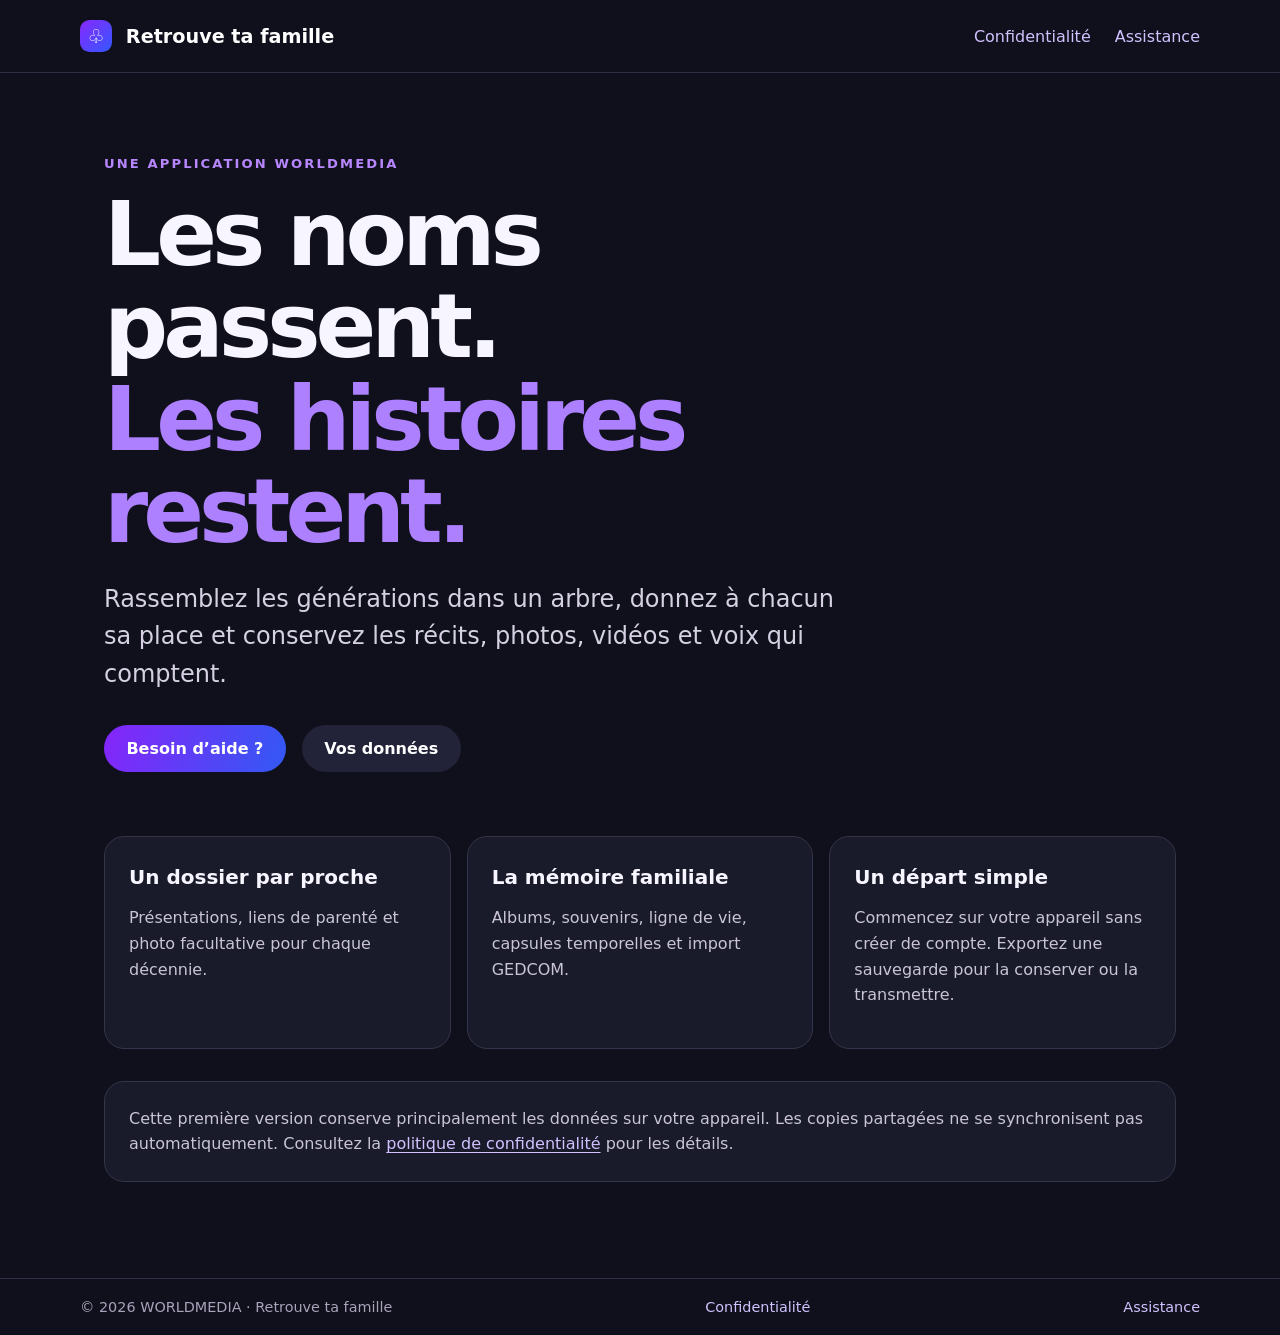
==== index.html @ b5c2c29b "Publie les informations de Retrouve ta famille" ====
<!doctype html>
<html lang="fr"><meta charset="utf-8"><meta name="viewport" content="width=device-width,initial-scale=1">
<title>Retrouve ta famille — Arbre et mémoire familiale</title>
<meta name="description" content="Retrouve ta famille : arbre généalogique, photos, souvenirs et parcours de vie, par WORLDMEDIA.">
<link rel="stylesheet" href="style.css">
<header><a class="brand" href="./"><span class="mark">♧</span> Retrouve ta famille</a><nav><a href="confidentialite.html">Confidentialité</a><a href="support.html">Assistance</a></nav></header>
<main><section class="hero"><span class="eyebrow">Une application WORLDMEDIA</span><h1>Les noms passent.<br><em>Les histoires restent.</em></h1><p>Rassemblez les générations dans un arbre, donnez à chacun sa place et conservez les récits, photos, vidéos et voix qui comptent.</p><div class="actions"><a class="button" href="support.html">Besoin d’aide ?</a><a class="button secondary" href="confidentialite.html">Vos données</a></div></section><section class="cards"><article><h2>Un dossier par proche</h2><p>Présentations, liens de parenté et photo facultative pour chaque décennie.</p></article><article><h2>La mémoire familiale</h2><p>Albums, souvenirs, ligne de vie, capsules temporelles et import GEDCOM.</p></article><article><h2>Un départ simple</h2><p>Commencez sur votre appareil sans créer de compte. Exportez une sauvegarde pour la conserver ou la transmettre.</p></article></section><p class="note">Cette première version conserve principalement les données sur votre appareil. Les copies partagées ne se synchronisent pas automatiquement. Consultez la <a href="confidentialite.html">politique de confidentialité</a> pour les détails.</p></main>
<footer><span>© 2026 WORLDMEDIA · Retrouve ta famille</span><a href="confidentialite.html">Confidentialité</a><a href="support.html">Assistance</a></footer></html>
---- style.css ----
:root{color-scheme:dark;font-family:Inter,ui-sans-serif,system-ui,-apple-system,Segoe UI,sans-serif;background:#0f101b;color:#f7f5ff}*{box-sizing:border-box}body{margin:0}a{color:#d1c2ff;text-underline-offset:3px}header,footer{display:flex;align-items:center;justify-content:space-between;gap:2rem;padding:1.25rem max(1.5rem,calc((100vw - 1120px)/2));border-color:#302e43;border-style:solid;border-width:0 0 1px}.brand{text-decoration:none;font-weight:800;color:#fff;font-size:1.2rem}.mark{display:inline-grid;place-items:center;background:linear-gradient(135deg,#8729ff,#3458ff);width:2rem;height:2rem;border-radius:.6rem;margin-right:.45rem}nav,footer{display:flex;gap:1.5rem;flex-wrap:wrap}nav a,footer a{text-decoration:none}main{max-width:1120px;margin:auto;padding:3rem 1.5rem 5rem}.hero{max-width:850px;padding:2rem 0 4rem}.eyebrow{text-transform:uppercase;letter-spacing:.16em;color:#b887ff;font-weight:800;font-size:.82rem}h1{font-size:clamp(2.8rem,7vw,5.8rem);line-height:1.03;letter-spacing:-.055em;margin:1rem 0 1.5rem}h1 em{font-style:normal;color:#ad80ff}.hero p{font-size:clamp(1.15rem,2.5vw,1.5rem);line-height:1.55;color:#d5d1e2;max-width:760px}.actions{display:flex;gap:1rem;flex-wrap:wrap;margin-top:2rem}.button{display:inline-flex;padding:.9rem 1.4rem;border-radius:999px;background:linear-gradient(110deg,#8625fa,#3259f4);color:white;text-decoration:none;font-weight:800}.button.secondary{background:#222238}.cards{display:grid;grid-template-columns:repeat(3,1fr);gap:1rem}.cards article,.note{background:#191a2a;border:1px solid #35344b;border-radius:1.25rem;padding:1.5rem}.cards h2{margin:.25rem 0 .8rem;font-size:1.25rem}.cards p,.note{color:#c9c5d6;line-height:1.6}.note{margin-top:2rem}.document{max-width:850px}.document h1{font-size:clamp(2.8rem,6vw,4.5rem)}.document h2{font-size:1.35rem;margin:2.7rem 0 .6rem}.document p{line-height:1.75;color:#d5d1e2;font-size:1.05rem}.document strong{color:#fff}footer{border-width:1px 0 0;color:#a8a2ba;font-size:.9rem}@media(max-width:720px){header{align-items:flex-start;flex-direction:column;gap:.7rem}.cards{grid-template-columns:1fr}main{padding-top:2rem}.hero{padding-bottom:2rem}}
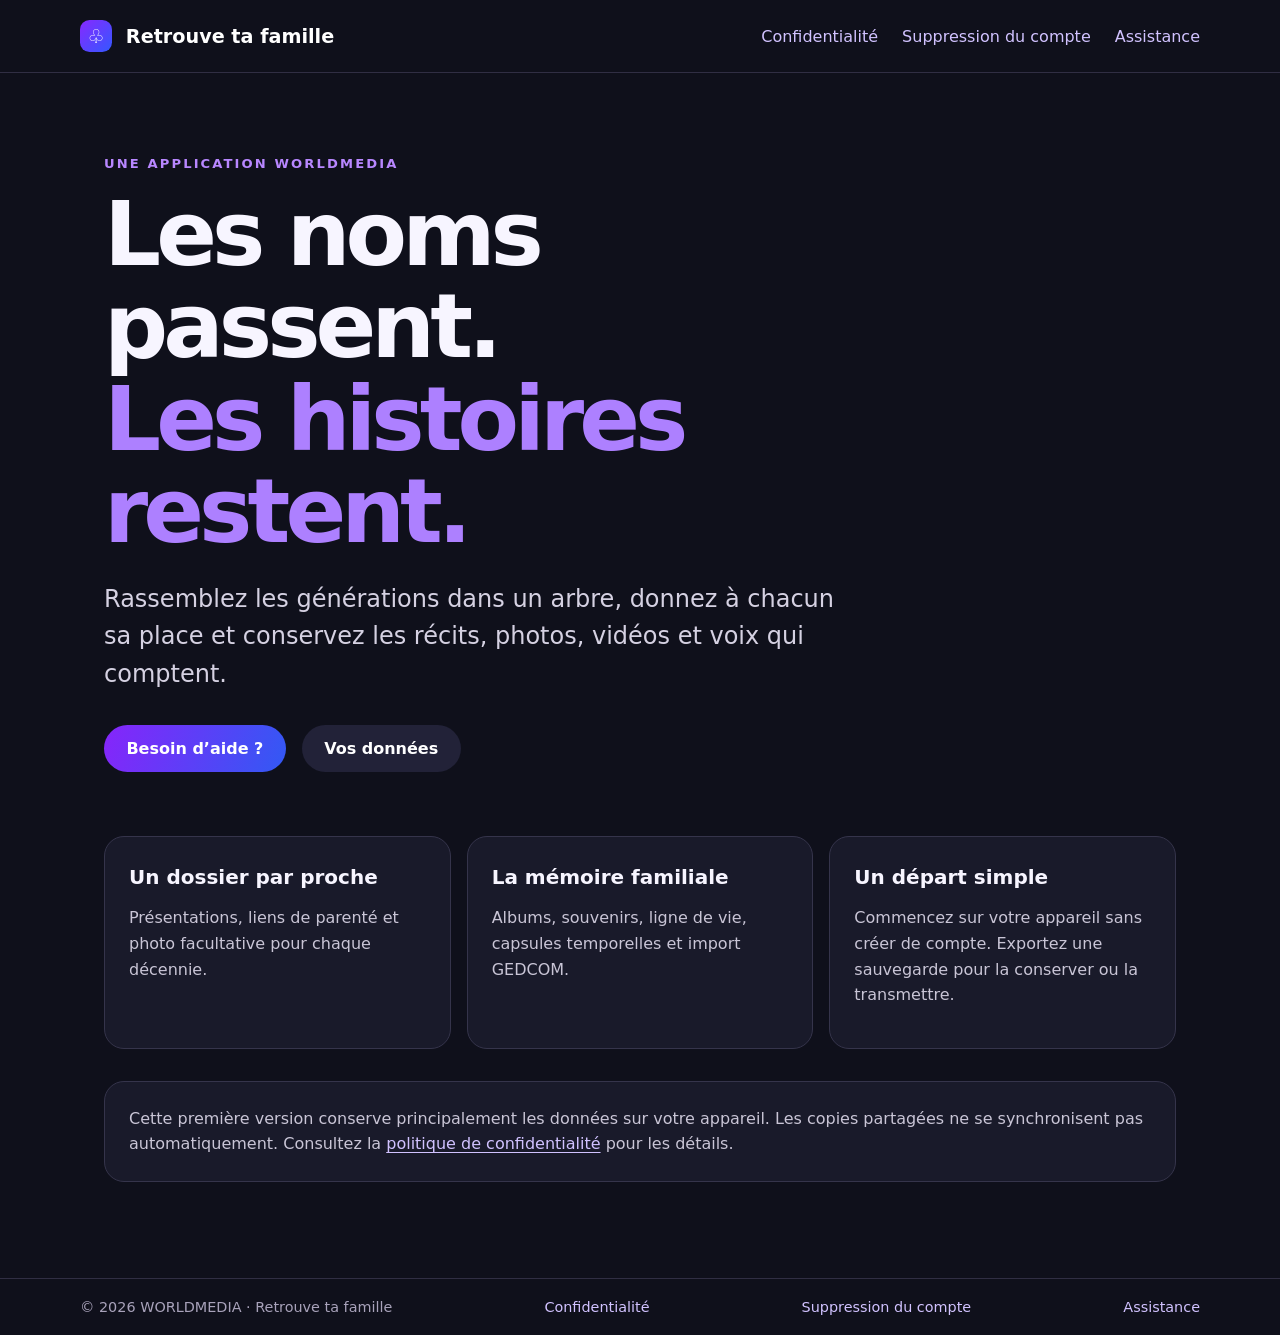
==== commit ad1f15d6: "Actualiser confidentialité et suppression du compte" ====
--- a/index.html
+++ b/index.html
@@ -3,6 +3,6 @@
 <title>Retrouve ta famille — Arbre et mémoire familiale</title>
 <meta name="description" content="Retrouve ta famille : arbre généalogique, photos, souvenirs et parcours de vie, par WORLDMEDIA.">
 <link rel="stylesheet" href="style.css">
-<header><a class="brand" href="./"><span class="mark">♧</span> Retrouve ta famille</a><nav><a href="confidentialite.html">Confidentialité</a><a href="support.html">Assistance</a></nav></header>
+<header><a class="brand" href="./"><span class="mark">♧</span> Retrouve ta famille</a><nav><a href="confidentialite.html">Confidentialité</a><a href="suppression-compte.html">Suppression du compte</a><a href="support.html">Assistance</a></nav></header>
 <main><section class="hero"><span class="eyebrow">Une application WORLDMEDIA</span><h1>Les noms passent.<br><em>Les histoires restent.</em></h1><p>Rassemblez les générations dans un arbre, donnez à chacun sa place et conservez les récits, photos, vidéos et voix qui comptent.</p><div class="actions"><a class="button" href="support.html">Besoin d’aide ?</a><a class="button secondary" href="confidentialite.html">Vos données</a></div></section><section class="cards"><article><h2>Un dossier par proche</h2><p>Présentations, liens de parenté et photo facultative pour chaque décennie.</p></article><article><h2>La mémoire familiale</h2><p>Albums, souvenirs, ligne de vie, capsules temporelles et import GEDCOM.</p></article><article><h2>Un départ simple</h2><p>Commencez sur votre appareil sans créer de compte. Exportez une sauvegarde pour la conserver ou la transmettre.</p></article></section><p class="note">Cette première version conserve principalement les données sur votre appareil. Les copies partagées ne se synchronisent pas automatiquement. Consultez la <a href="confidentialite.html">politique de confidentialité</a> pour les détails.</p></main>
-<footer><span>© 2026 WORLDMEDIA · Retrouve ta famille</span><a href="confidentialite.html">Confidentialité</a><a href="support.html">Assistance</a></footer></html>
+<footer><span>© 2026 WORLDMEDIA · Retrouve ta famille</span><a href="confidentialite.html">Confidentialité</a><a href="suppression-compte.html">Suppression du compte</a><a href="support.html">Assistance</a></footer></html>
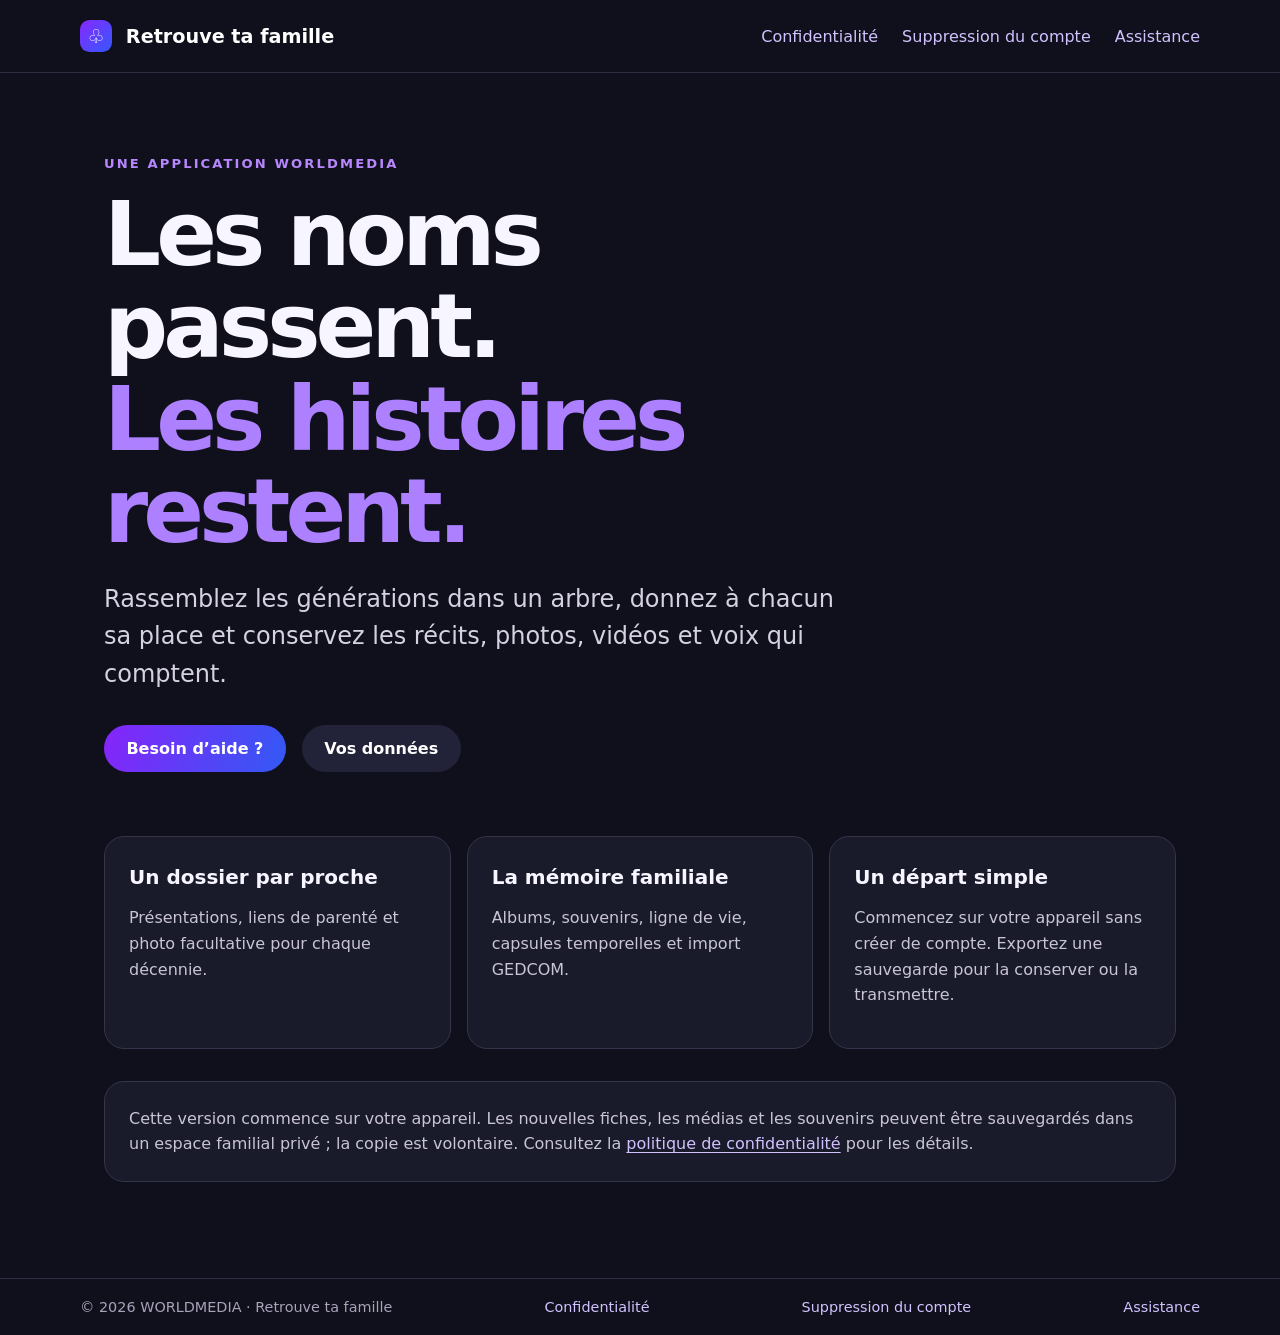
==== commit b06db884: "Actualise les pages publiques pour la sauvegarde familiale privee" ====
--- a/index.html
+++ b/index.html
@@ -4,5 +4,5 @@
 <meta name="description" content="Retrouve ta famille : arbre généalogique, photos, souvenirs et parcours de vie, par WORLDMEDIA.">
 <link rel="stylesheet" href="style.css">
 <header><a class="brand" href="./"><span class="mark">♧</span> Retrouve ta famille</a><nav><a href="confidentialite.html">Confidentialité</a><a href="suppression-compte.html">Suppression du compte</a><a href="support.html">Assistance</a></nav></header>
-<main><section class="hero"><span class="eyebrow">Une application WORLDMEDIA</span><h1>Les noms passent.<br><em>Les histoires restent.</em></h1><p>Rassemblez les générations dans un arbre, donnez à chacun sa place et conservez les récits, photos, vidéos et voix qui comptent.</p><div class="actions"><a class="button" href="support.html">Besoin d’aide ?</a><a class="button secondary" href="confidentialite.html">Vos données</a></div></section><section class="cards"><article><h2>Un dossier par proche</h2><p>Présentations, liens de parenté et photo facultative pour chaque décennie.</p></article><article><h2>La mémoire familiale</h2><p>Albums, souvenirs, ligne de vie, capsules temporelles et import GEDCOM.</p></article><article><h2>Un départ simple</h2><p>Commencez sur votre appareil sans créer de compte. Exportez une sauvegarde pour la conserver ou la transmettre.</p></article></section><p class="note">Cette première version conserve principalement les données sur votre appareil. Les copies partagées ne se synchronisent pas automatiquement. Consultez la <a href="confidentialite.html">politique de confidentialité</a> pour les détails.</p></main>
+<main><section class="hero"><span class="eyebrow">Une application WORLDMEDIA</span><h1>Les noms passent.<br><em>Les histoires restent.</em></h1><p>Rassemblez les générations dans un arbre, donnez à chacun sa place et conservez les récits, photos, vidéos et voix qui comptent.</p><div class="actions"><a class="button" href="support.html">Besoin d’aide ?</a><a class="button secondary" href="confidentialite.html">Vos données</a></div></section><section class="cards"><article><h2>Un dossier par proche</h2><p>Présentations, liens de parenté et photo facultative pour chaque décennie.</p></article><article><h2>La mémoire familiale</h2><p>Albums, souvenirs, ligne de vie, capsules temporelles et import GEDCOM.</p></article><article><h2>Un départ simple</h2><p>Commencez sur votre appareil sans créer de compte. Exportez une sauvegarde pour la conserver ou la transmettre.</p></article></section><p class="note">Cette version commence sur votre appareil. Les nouvelles fiches, les médias et les souvenirs peuvent être sauvegardés dans un espace familial privé ; la copie est volontaire. Consultez la <a href="confidentialite.html">politique de confidentialité</a> pour les détails.</p></main>
 <footer><span>© 2026 WORLDMEDIA · Retrouve ta famille</span><a href="confidentialite.html">Confidentialité</a><a href="suppression-compte.html">Suppression du compte</a><a href="support.html">Assistance</a></footer></html>
